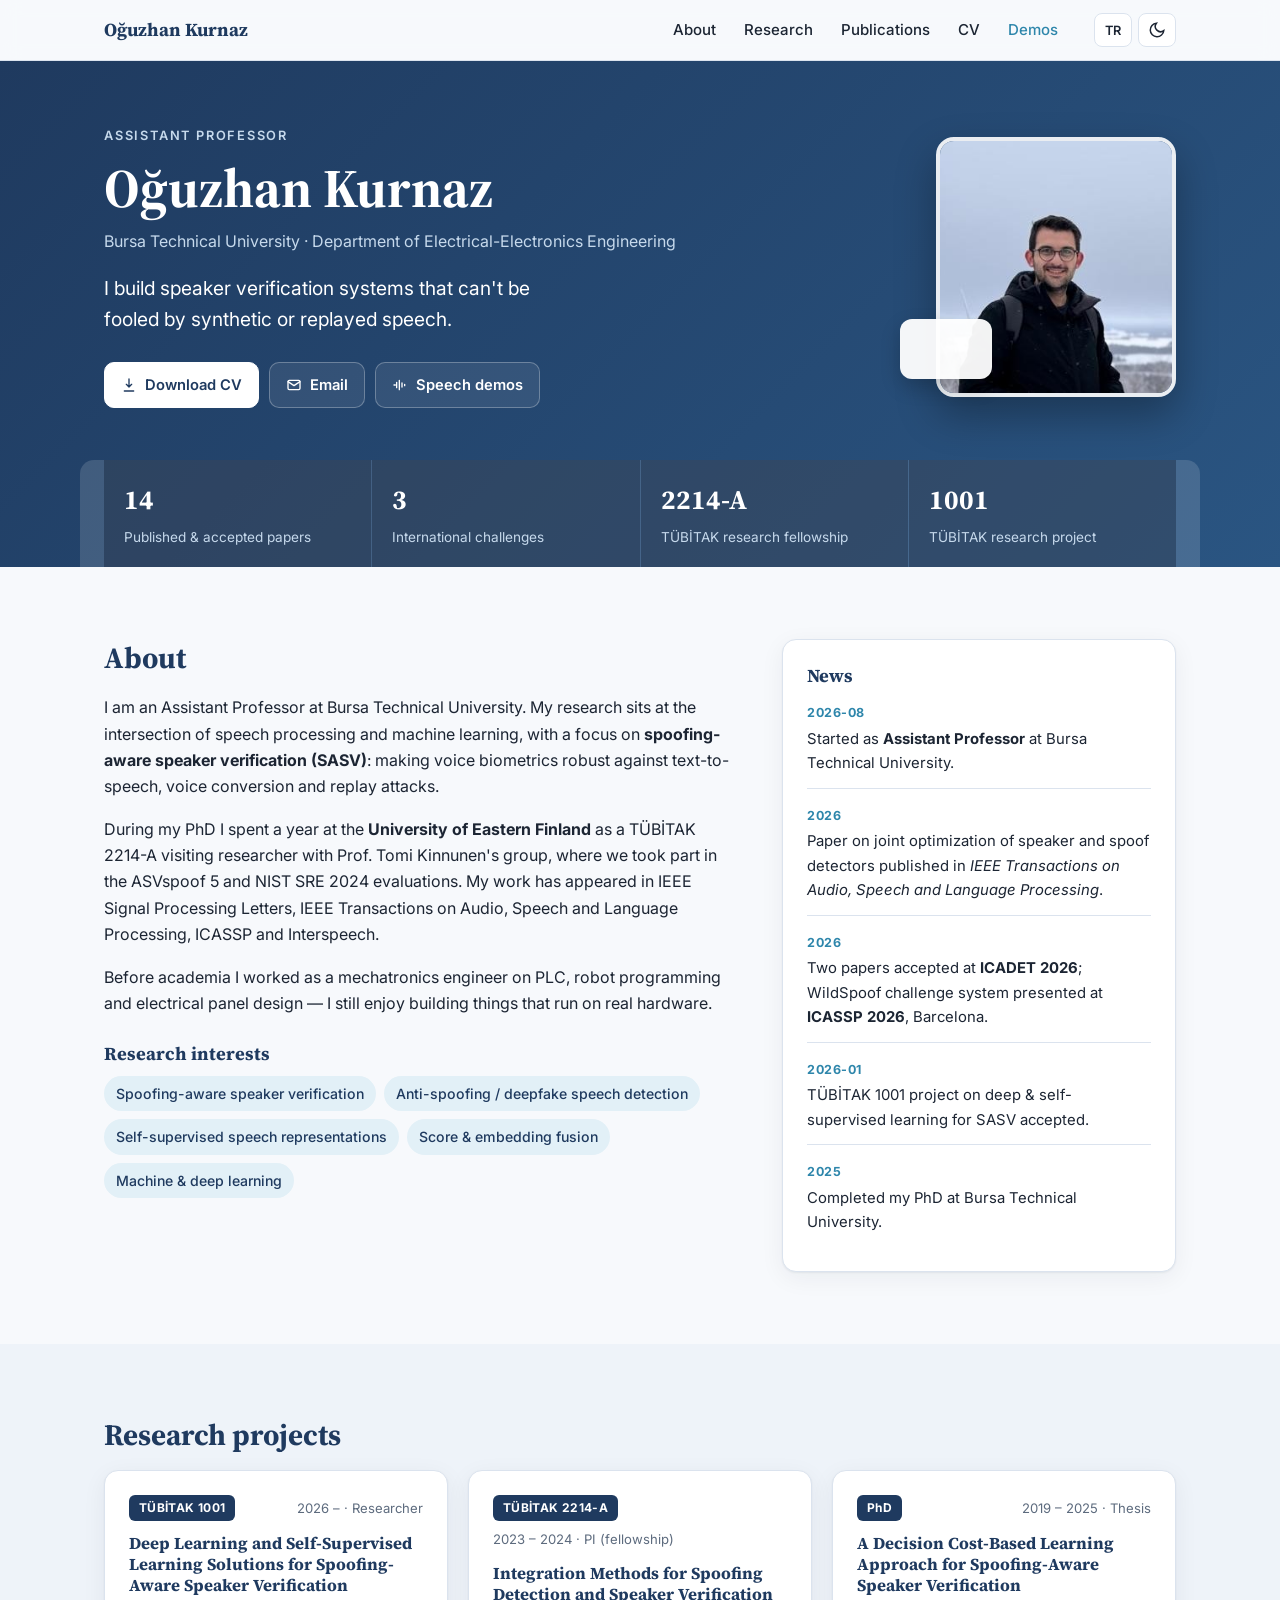
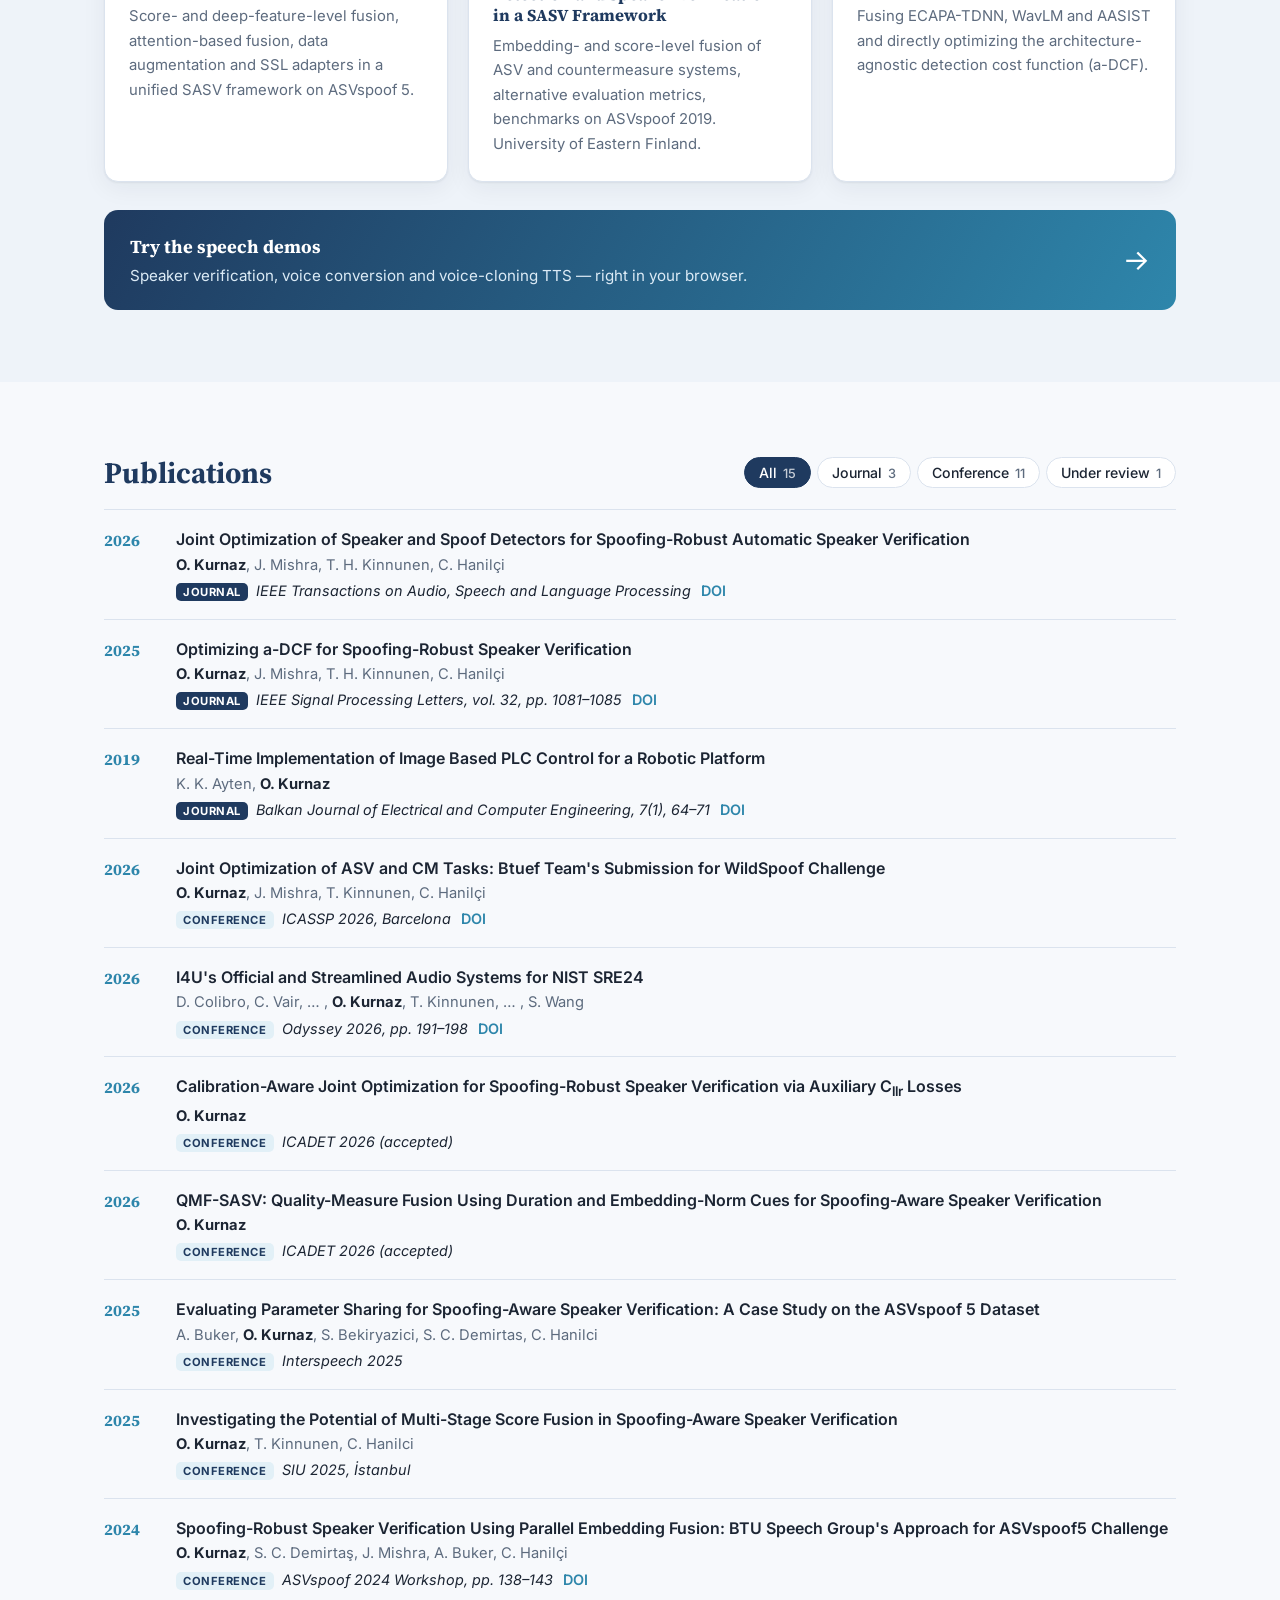
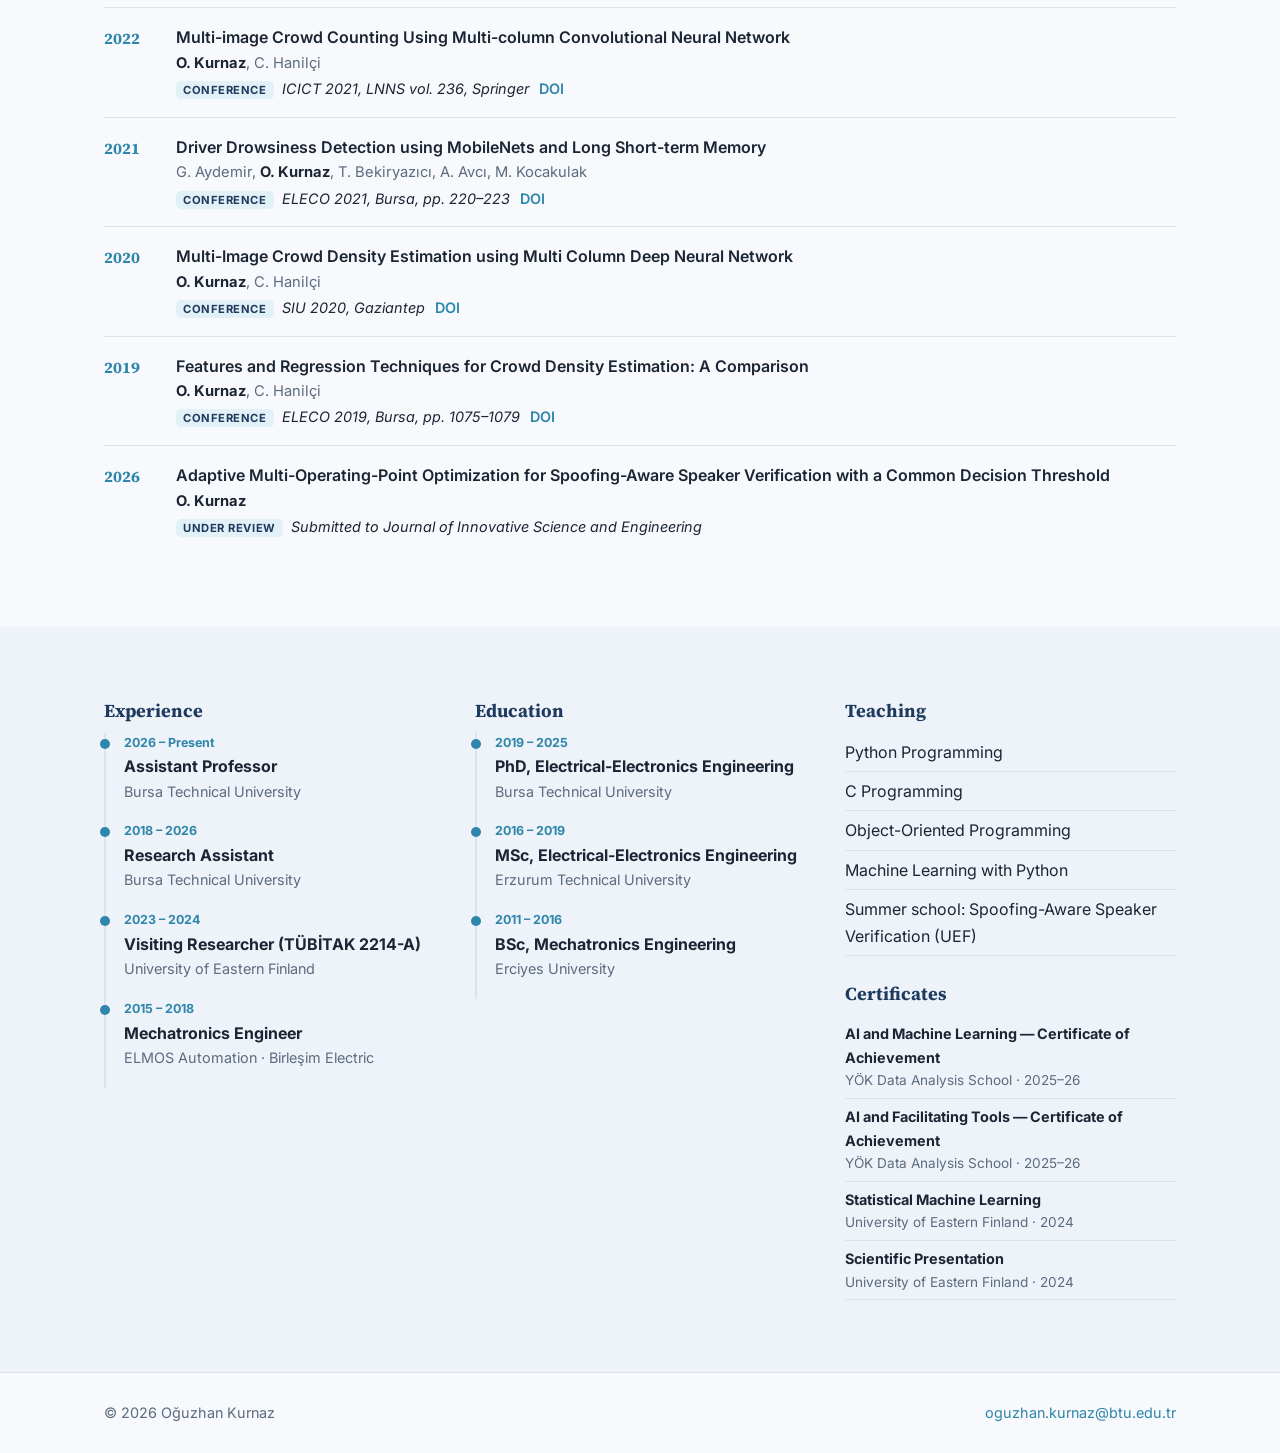
==== index.html @ bbcddd56 "Initial site: academic homepage and speech demos" ====
<!doctype html>
<html lang="en">
<head>
  <meta charset="utf-8">
  <meta name="viewport" content="width=device-width, initial-scale=1">
  <title>Oğuzhan Kurnaz</title>
  <meta name="description" content="Oğuzhan Kurnaz — Assistant Professor at Bursa Technical University. Research on spoofing-aware speaker verification, speech processing and machine learning.">
  <link rel="icon" href="data:image/svg+xml,<svg xmlns='http://www.w3.org/2000/svg' viewBox='0 0 32 32'><rect width='32' height='32' rx='7' fill='%231F3A5F'/><text x='16' y='22' font-family='Arial' font-weight='700' font-size='15' fill='white' text-anchor='middle'>OK</text></svg>">
  <link rel="preconnect" href="https://fonts.googleapis.com">
  <link rel="preconnect" href="https://fonts.gstatic.com" crossorigin>
  <link href="https://fonts.googleapis.com/css2?family=Inter:wght@400;500;600;700&family=Source+Serif+4:opsz,wght@8..60,600;8..60,700&display=swap" rel="stylesheet">
  <link rel="stylesheet" href="assets/css/style.css">
</head>
<body>
  <header class="topbar">
    <div class="wrap topbar-inner">
      <a class="brand" href="index.html">Oğuzhan Kurnaz</a>
      <nav class="nav" id="nav">
        <a href="#about" data-i18n="nav.about">About</a>
        <a href="#research" data-i18n="nav.research">Research</a>
        <a href="#publications" data-i18n="nav.publications">Publications</a>
        <a href="#cv" data-i18n="nav.cv">CV</a>
        <a href="demos.html" class="nav-demo" data-i18n="nav.demos">Demos</a>
      </nav>
      <div class="tools">
        <button class="tool" id="langBtn" type="button" aria-label="Language">TR</button>
        <button class="tool" id="themeBtn" type="button" aria-label="Theme">
          <svg viewBox="0 0 24 24" width="18" height="18" fill="none" stroke="currentColor" stroke-width="2" stroke-linecap="round"><path d="M21 12.8A9 9 0 1 1 11.2 3a7 7 0 0 0 9.8 9.8z"/></svg>
        </button>
        <button class="tool menu-btn" id="menuBtn" type="button" aria-label="Menu">
          <svg viewBox="0 0 24 24" width="20" height="20" fill="none" stroke="currentColor" stroke-width="2" stroke-linecap="round"><path d="M4 7h16M4 12h16M4 17h16"/></svg>
        </button>
      </div>
    </div>
  </header>

  <main>
    <section class="hero">
      <div class="wrap hero-inner">
        <div class="hero-text">
          <p class="eyebrow" id="heroTitle"></p>
          <h1 id="heroName"></h1>
          <p class="affil" id="heroAffil"></p>
          <p class="tagline" id="heroTagline"></p>
          <div class="actions" id="heroActions"></div>
        </div>
        <div class="hero-photo">
          <img id="heroPhoto" alt="Oğuzhan Kurnaz" width="260" height="280">
          <div class="wave" aria-hidden="true"><span></span><span></span><span></span><span></span><span></span><span></span><span></span><span></span><span></span></div>
        </div>
      </div>
      <div class="wrap stats" id="stats"></div>
    </section>

    <section id="about" class="section">
      <div class="wrap grid-2">
        <div>
          <h2 data-i18n="sec.about">About</h2>
          <div class="prose" id="about-text"></div>
          <h3 data-i18n="sec.interests">Research interests</h3>
          <ul class="chips" id="interests"></ul>
        </div>
        <aside class="card news">
          <h3 data-i18n="sec.news">News</h3>
          <ul id="news"></ul>
        </aside>
      </div>
    </section>

    <section id="research" class="section alt">
      <div class="wrap">
        <h2 data-i18n="sec.projects">Research projects</h2>
        <div class="cards" id="projects"></div>

        <a class="demo-banner" href="demos.html">
          <div>
            <strong data-i18n="banner.title">Try the speech demos</strong>
            <span data-i18n="banner.text">Speaker verification, voice conversion and voice-cloning TTS — right in your browser.</span>
          </div>
          <span class="arrow" aria-hidden="true">→</span>
        </a>
      </div>
    </section>

    <section id="publications" class="section">
      <div class="wrap">
        <div class="section-head">
          <h2 data-i18n="sec.publications">Publications</h2>
          <div class="filters" id="pubFilters" role="tablist"></div>
        </div>
        <ol class="pubs" id="pubs"></ol>
      </div>
    </section>

    <section id="cv" class="section alt">
      <div class="wrap grid-3">
        <div>
          <h3 data-i18n="sec.experience">Experience</h3>
          <ul class="timeline" id="experience"></ul>
        </div>
        <div>
          <h3 data-i18n="sec.education">Education</h3>
          <ul class="timeline" id="education"></ul>
        </div>
        <div>
          <h3 data-i18n="sec.teaching">Teaching</h3>
          <ul class="plain" id="teaching"></ul>
          <h3 data-i18n="sec.certificates">Certificates</h3>
          <ul class="plain small" id="certificates"></ul>
        </div>
      </div>
    </section>
  </main>

  <footer class="footer">
    <div class="wrap footer-inner">
      <span>© <span id="year"></span> Oğuzhan Kurnaz</span>
      <a id="footerMail"></a>
    </div>
  </footer>

  <script src="assets/js/data.js"></script>
  <script src="assets/js/main.js"></script>
</body>
</html>
---- assets/css/style.css ----
:root {
  --bg: #f7f9fc;
  --bg-alt: #eef3f9;
  --surface: #ffffff;
  --text: #1c2533;
  --muted: #5d6b7e;
  --line: #dbe3ee;
  --navy: #1f3a5f;
  --accent: #2e86ab;
  --accent-soft: #e2f0f7;
  --hero-1: #1f3a5f;
  --hero-2: #2a5582;
  --on-hero: #ffffff;
  --on-hero-muted: #c6d9ec;
  --ok: #1f8a5b;
  --ok-soft: #e3f4ec;
  --bad: #b8433a;
  --bad-soft: #f9e6e4;
  --shadow: 0 1px 2px rgba(16, 32, 56, .06), 0 6px 24px rgba(16, 32, 56, .06);
  --radius: 14px;
  --serif: "Source Serif 4", Georgia, serif;
  --sans: "Inter", system-ui, -apple-system, "Segoe UI", Roboto, sans-serif;
  color-scheme: light;
}
@media (prefers-color-scheme: dark) {
  :root:not([data-theme="light"]) {
    --bg: #0e1520; --bg-alt: #121b28; --surface: #172233; --text: #e4ebf4; --muted: #95a4b8; --line: #263449;
    --navy: #9cc9e8; --accent: #5bb6dc; --accent-soft: #173246; --hero-1: #13233a; --hero-2: #1b3555;
    --on-hero-muted: #a9c3dc; --ok: #4cc28b; --ok-soft: #12301f; --bad: #e57a70; --bad-soft: #3a1c19;
    --shadow: 0 1px 2px rgba(0,0,0,.3), 0 8px 28px rgba(0,0,0,.25); color-scheme: dark;
  }
}
:root[data-theme="dark"] {
  --bg: #0e1520; --bg-alt: #121b28; --surface: #172233; --text: #e4ebf4; --muted: #95a4b8; --line: #263449;
  --navy: #9cc9e8; --accent: #5bb6dc; --accent-soft: #173246; --hero-1: #13233a; --hero-2: #1b3555;
  --on-hero-muted: #a9c3dc; --ok: #4cc28b; --ok-soft: #12301f; --bad: #e57a70; --bad-soft: #3a1c19;
  --shadow: 0 1px 2px rgba(0,0,0,.3), 0 8px 28px rgba(0,0,0,.25); color-scheme: dark;
}

* { box-sizing: border-box; }
html { scroll-behavior: smooth; scroll-padding-top: 72px; }
body { margin: 0; background: var(--bg); color: var(--text); font: 16px/1.65 var(--sans); -webkit-font-smoothing: antialiased; }
a { color: var(--accent); text-decoration: none; }
a:hover { text-decoration: underline; }
h1, h2, h3 { font-family: var(--serif); color: var(--navy); line-height: 1.25; margin: 0 0 .6em; }
h2 { font-size: 1.85rem; }
h3 { font-size: 1.15rem; margin-top: 1.4em; }
.wrap { max-width: 1120px; margin: 0 auto; padding: 0 24px; }
.muted { color: var(--muted); }

/* Top bar */
.topbar { position: sticky; top: 0; z-index: 20; background: color-mix(in srgb, var(--bg) 85%, transparent); backdrop-filter: blur(10px); border-bottom: 1px solid var(--line); }
.topbar-inner { display: flex; align-items: center; gap: 24px; height: 60px; }
.brand { font-family: var(--serif); font-weight: 700; font-size: 1.15rem; color: var(--navy); white-space: nowrap; }
.brand:hover { text-decoration: none; }
.nav { display: flex; gap: 4px; margin-left: auto; }
.nav a { color: var(--text); padding: 6px 12px; border-radius: 8px; font-size: .94rem; font-weight: 500; }
.nav a:hover { background: var(--bg-alt); text-decoration: none; }
.nav a.active { color: var(--accent); }
.nav .nav-demo { color: var(--accent); }
.tools { display: flex; gap: 6px; }
.tool { border: 1px solid var(--line); background: var(--surface); color: var(--text); border-radius: 8px; height: 34px; min-width: 38px; font: 600 .8rem var(--sans); cursor: pointer; display: grid; place-items: center; }
.tool:hover { border-color: var(--accent); }
.menu-btn { display: none; }

/* Hero */
.hero { background: linear-gradient(135deg, var(--hero-1), var(--hero-2)); color: var(--on-hero); padding: 64px 0 0; position: relative; overflow: hidden; }
.hero-inner { display: grid; grid-template-columns: 1fr auto; gap: 48px; align-items: center; }
.eyebrow { text-transform: uppercase; letter-spacing: .14em; font-size: .8rem; font-weight: 600; color: var(--on-hero-muted); margin: 0 0 8px; }
.hero h1 { color: #fff; font-size: clamp(2.2rem, 5vw, 3.4rem); margin: 0 0 6px; }
.affil { color: var(--on-hero-muted); margin: 0 0 18px; }
.tagline { font-size: 1.2rem; max-width: 38ch; margin: 0 0 26px; }
.actions { display: flex; flex-wrap: wrap; gap: 10px; }
.btn { display: inline-flex; align-items: center; gap: 8px; padding: 10px 16px; border-radius: 10px; font-weight: 600; font-size: .92rem; border: 1px solid rgba(255,255,255,.28); color: #fff; background: rgba(255,255,255,.08); cursor: pointer; font-family: var(--sans); }
.btn:hover { background: rgba(255,255,255,.16); text-decoration: none; }
.btn.primary { background: #fff; color: #1f3a5f; border-color: #fff; }
.btn.primary:hover { background: #e8f1f9; }
.hero-photo { position: relative; }
.hero-photo img { width: 240px; height: 260px; object-fit: cover; border-radius: 18px; border: 4px solid rgba(255,255,255,.9); box-shadow: 0 18px 40px rgba(0,0,0,.3); display: block; }
.wave { position: absolute; left: -36px; bottom: 18px; display: flex; gap: 4px; align-items: center; height: 60px; padding: 10px 12px; background: rgba(255,255,255,.95); border-radius: 12px; box-shadow: 0 8px 20px rgba(0,0,0,.2); }
.wave span { width: 4px; border-radius: 2px; background: #2e86ab; animation: wave 1.2s ease-in-out infinite; }
.wave span:nth-child(odd) { background: #1f3a5f; }
.wave span:nth-child(1) { animation-delay: -.9s } .wave span:nth-child(2) { animation-delay: -.2s } .wave span:nth-child(3) { animation-delay: -.6s }
.wave span:nth-child(4) { animation-delay: -.1s } .wave span:nth-child(5) { animation-delay: -.8s } .wave span:nth-child(6) { animation-delay: -.4s }
.wave span:nth-child(7) { animation-delay: -1s } .wave span:nth-child(8) { animation-delay: -.3s } .wave span:nth-child(9) { animation-delay: -.7s }
@keyframes wave { 0%, 100% { height: 8px } 50% { height: 38px } }
@media (prefers-reduced-motion: reduce) { .wave span { animation: none; height: 20px; } }
.stats { display: grid; grid-template-columns: repeat(4, 1fr); gap: 1px; background: rgba(255,255,255,.14); border-radius: 14px 14px 0 0; overflow: hidden; margin-top: 52px; }
.stat { background: rgba(10, 22, 40, .35); padding: 18px 20px; }
.stat b { display: block; font-family: var(--serif); font-size: 1.7rem; color: #fff; }
.stat span { font-size: .85rem; color: var(--on-hero-muted); }

/* Sections */
.section { padding: 72px 0; }
.section.alt { background: var(--bg-alt); }
.grid-2 { display: grid; grid-template-columns: 1.6fr 1fr; gap: 48px; align-items: start; }
.grid-3 { display: grid; grid-template-columns: repeat(3, 1fr); gap: 40px; }
.grid-3 h3:first-child { margin-top: 0; }
.prose p { margin: 0 0 1em; max-width: 68ch; }
.chips { list-style: none; padding: 0; margin: 0; display: flex; flex-wrap: wrap; gap: 8px; }
.chips li { background: var(--accent-soft); color: var(--navy); padding: 6px 12px; border-radius: 999px; font-size: .88rem; font-weight: 500; }
.card { background: var(--surface); border: 1px solid var(--line); border-radius: var(--radius); box-shadow: var(--shadow); padding: 24px; }
.news h3 { margin-top: 0; }
.news ul { list-style: none; padding: 0; margin: 0; }
.news li { padding: 12px 0; border-top: 1px solid var(--line); }
.news li:first-child { border-top: 0; padding-top: 0; }
.news time { font-size: .78rem; font-weight: 700; color: var(--accent); letter-spacing: .04em; }
.news p { margin: 2px 0 0; font-size: .93rem; }
.cards { display: grid; grid-template-columns: repeat(3, 1fr); gap: 20px; }
.project h3 { margin: 12px 0 8px; font-size: 1.05rem; }
.project p { margin: 0; color: var(--muted); font-size: .93rem; }
.project-top { display: flex; justify-content: space-between; align-items: center; gap: 8px; font-size: .82rem; flex-wrap: wrap; }
.badge { background: var(--navy); color: var(--surface); padding: 3px 10px; border-radius: 6px; font-weight: 700; font-size: .75rem; letter-spacing: .03em; }
.demo-banner { margin-top: 28px; display: flex; align-items: center; justify-content: space-between; gap: 16px; padding: 22px 26px; border-radius: var(--radius); background: linear-gradient(120deg, var(--hero-1), var(--accent)); color: #fff; }
.demo-banner:hover { text-decoration: none; filter: brightness(1.06); }
.demo-banner strong { display: block; font-size: 1.15rem; font-family: var(--serif); }
.demo-banner span { color: #dcebf6; font-size: .95rem; }
.demo-banner .arrow { font-size: 1.8rem; color: #fff; }

/* Publications */
.section-head { display: flex; justify-content: space-between; align-items: center; gap: 16px; flex-wrap: wrap; margin-bottom: 18px; }
.section-head h2 { margin: 0; }
.filters { display: flex; gap: 6px; flex-wrap: wrap; }
.filters button { border: 1px solid var(--line); background: var(--surface); color: var(--text); border-radius: 999px; padding: 6px 14px; font: 500 .88rem var(--sans); cursor: pointer; }
.filters button span { color: var(--muted); font-size: .8rem; margin-left: 2px; }
.filters button.on { background: var(--navy); border-color: var(--navy); color: var(--surface); }
.filters button.on span { color: inherit; opacity: .75; }
.pubs { list-style: none; padding: 0; margin: 0; }
.pub { display: grid; grid-template-columns: 56px 1fr; gap: 16px; padding: 16px 0; border-top: 1px solid var(--line); }
.pub .year { font-family: var(--serif); font-weight: 700; color: var(--accent); padding-top: 1px; }
.pub p { margin: 0; }
.pub-title { font-weight: 600; }
.pub-meta { color: var(--muted); font-size: .92rem; }
.pub-meta b { color: var(--text); }
.pub-venue { font-size: .9rem; font-style: italic; margin-top: 2px !important; }
.pub-venue a { font-style: normal; font-weight: 600; margin-left: 6px; }
.tag { font-style: normal; font-size: .7rem; font-weight: 700; text-transform: uppercase; letter-spacing: .05em; padding: 2px 7px; border-radius: 5px; margin-right: 8px; background: var(--accent-soft); color: var(--navy); }
.tag.journal { background: var(--navy); color: var(--surface); }

/* Timeline */
.timeline, .plain { list-style: none; padding: 0; margin: 0; }
.timeline li { position: relative; padding: 0 0 18px 18px; border-left: 2px solid var(--line); display: flex; flex-direction: column; }
.timeline li::before { content: ""; position: absolute; left: -6px; top: 6px; width: 10px; height: 10px; border-radius: 50%; background: var(--accent); }
.timeline .when { font-size: .78rem; font-weight: 700; color: var(--accent); }
.timeline .muted { font-size: .9rem; }
.plain li { padding: 6px 0; border-bottom: 1px solid var(--line); display: flex; flex-direction: column; }
.plain.small li { font-size: .9rem; }
.plain .muted { font-size: .85rem; }

.footer { border-top: 1px solid var(--line); padding: 28px 0; font-size: .9rem; color: var(--muted); }
.footer-inner { display: flex; justify-content: space-between; gap: 12px; flex-wrap: wrap; }

/* ---------- Demos page ---------- */
.page-head { background: linear-gradient(135deg, var(--hero-1), var(--hero-2)); color: #fff; padding: 52px 0 40px; }
.page-head h1 { color: #fff; font-size: clamp(1.9rem, 4vw, 2.6rem); margin-bottom: 8px; }
.page-head p { color: var(--on-hero-muted); max-width: 70ch; margin: 0; }
.tabs { display: flex; gap: 8px; flex-wrap: wrap; margin: -22px 0 28px; position: relative; }
.tabs button { flex: 1 1 200px; text-align: left; border: 1px solid var(--line); background: var(--surface); color: var(--text); border-radius: 12px; padding: 14px 16px; cursor: pointer; box-shadow: var(--shadow); font-family: var(--sans); }
.tabs button b { display: block; font-size: .98rem; }
.tabs button small { color: var(--muted); font-size: .82rem; }
.tabs button.on { border-color: var(--accent); outline: 2px solid var(--accent); outline-offset: -2px; }
.demo { display: none; }
.demo.on { display: block; }
.demo-intro { color: var(--muted); max-width: 75ch; margin: 0 0 20px; }
.slots { display: grid; grid-template-columns: 1fr 1fr; gap: 20px; }
.slot h3 { margin: 0 0 4px; font-size: 1.05rem; }
.slot .hint { color: var(--muted); font-size: .86rem; margin: 0 0 14px; }
.rec-row { display: flex; gap: 8px; flex-wrap: wrap; align-items: center; }
.sbtn { display: inline-flex; align-items: center; gap: 8px; border: 1px solid var(--line); background: var(--surface); color: var(--text); padding: 9px 14px; border-radius: 10px; font: 600 .9rem var(--sans); cursor: pointer; }
.sbtn:hover { border-color: var(--accent); }
.sbtn.rec { color: var(--bad); }
.sbtn.rec.live { background: var(--bad); border-color: var(--bad); color: #fff; }
.sbtn.rec .dot { width: 10px; height: 10px; border-radius: 50%; background: currentColor; }
.sbtn.rec.live .dot { animation: blink 1s infinite; }
@keyframes blink { 50% { opacity: .3 } }
.sbtn input { display: none; }
.timer { font-variant-numeric: tabular-nums; color: var(--muted); font-size: .88rem; }
.clip { margin-top: 12px; }
.clip audio { width: 100%; height: 40px; }
.clip .meta { font-size: .8rem; color: var(--muted); }
.run-row { display: flex; gap: 16px; align-items: center; flex-wrap: wrap; margin-top: 22px; }
.run { background: var(--navy); color: var(--surface); border: 0; padding: 12px 22px; border-radius: 10px; font: 700 .95rem var(--sans); cursor: pointer; }
.run:disabled { opacity: .45; cursor: not-allowed; }
.consent { display: flex; gap: 8px; align-items: flex-start; font-size: .88rem; color: var(--muted); max-width: 70ch; }
.consent input { margin-top: 4px; }
.status { margin-top: 16px; font-size: .92rem; color: var(--muted); min-height: 1.4em; }
.status.err { color: var(--bad); }
.spinner { display: inline-block; width: 14px; height: 14px; border: 2px solid var(--line); border-top-color: var(--accent); border-radius: 50%; animation: spin .8s linear infinite; vertical-align: -2px; margin-right: 6px; }
@keyframes spin { to { transform: rotate(360deg) } }
.result { margin-top: 18px; }
.result:empty { display: none; }
.verdict { display: flex; gap: 20px; align-items: center; padding: 20px; border-radius: var(--radius); }
.verdict.same { background: var(--ok-soft); }
.verdict.diff { background: var(--bad-soft); }
.verdict .big { font-family: var(--serif); font-size: 2.2rem; font-weight: 700; }
.verdict.same .big, .verdict.same strong { color: var(--ok); }
.verdict.diff .big, .verdict.diff strong { color: var(--bad); }
.meter { height: 8px; background: var(--line); border-radius: 4px; position: relative; margin-top: 8px; width: min(320px, 60vw); }
.meter i { position: absolute; left: 0; top: 0; bottom: 0; border-radius: 4px; background: currentColor; }
.meter em { position: absolute; top: -4px; bottom: -4px; width: 2px; background: var(--text); }
textarea { width: 100%; min-height: 110px; padding: 12px; border-radius: 10px; border: 1px solid var(--line); background: var(--surface); color: var(--text); font: .95rem/1.5 var(--sans); resize: vertical; }
select { padding: 8px 10px; border-radius: 8px; border: 1px solid var(--line); background: var(--surface); color: var(--text); font: .9rem var(--sans); }
.field-row { display: flex; justify-content: space-between; align-items: center; gap: 10px; margin-top: 8px; font-size: .85rem; color: var(--muted); }
.notice { margin-top: 28px; padding: 16px 18px; border-left: 4px solid var(--accent); background: var(--accent-soft); border-radius: 0 10px 10px 0; font-size: .9rem; }
.notice p { margin: 0; }
.setup { border: 1px dashed var(--accent); }
.setup code { background: var(--bg-alt); padding: 1px 6px; border-radius: 5px; font-size: .88em; }

/* Responsive */
@media (max-width: 900px) {
  .grid-2, .grid-3 { grid-template-columns: 1fr; gap: 32px; }
  .cards { grid-template-columns: 1fr; }
  .stats { grid-template-columns: repeat(2, 1fr); }
  .hero-inner { grid-template-columns: 1fr; }
  .hero-photo { order: -1; }
  .hero-photo img { width: 150px; height: 165px; }
  .wave { left: auto; right: -14px; bottom: -10px; height: 42px; transform: scale(.8); }
  .slots { grid-template-columns: 1fr; }
}
@media (max-width: 720px) {
  .wrap { padding: 0 16px; }
  .menu-btn { display: grid; }
  .nav { display: none; position: absolute; top: 60px; left: 0; right: 0; flex-direction: column; background: var(--surface); border-bottom: 1px solid var(--line); padding: 8px 16px 14px; }
  .nav.open { display: flex; }
  .tools { margin-left: auto; }
  .hero { padding-top: 40px; }
  .section { padding: 52px 0; }
  .pub { grid-template-columns: 1fr; gap: 2px; }
  .demo-banner { padding: 18px; }
  .hero-photo { width: max-content; }
}
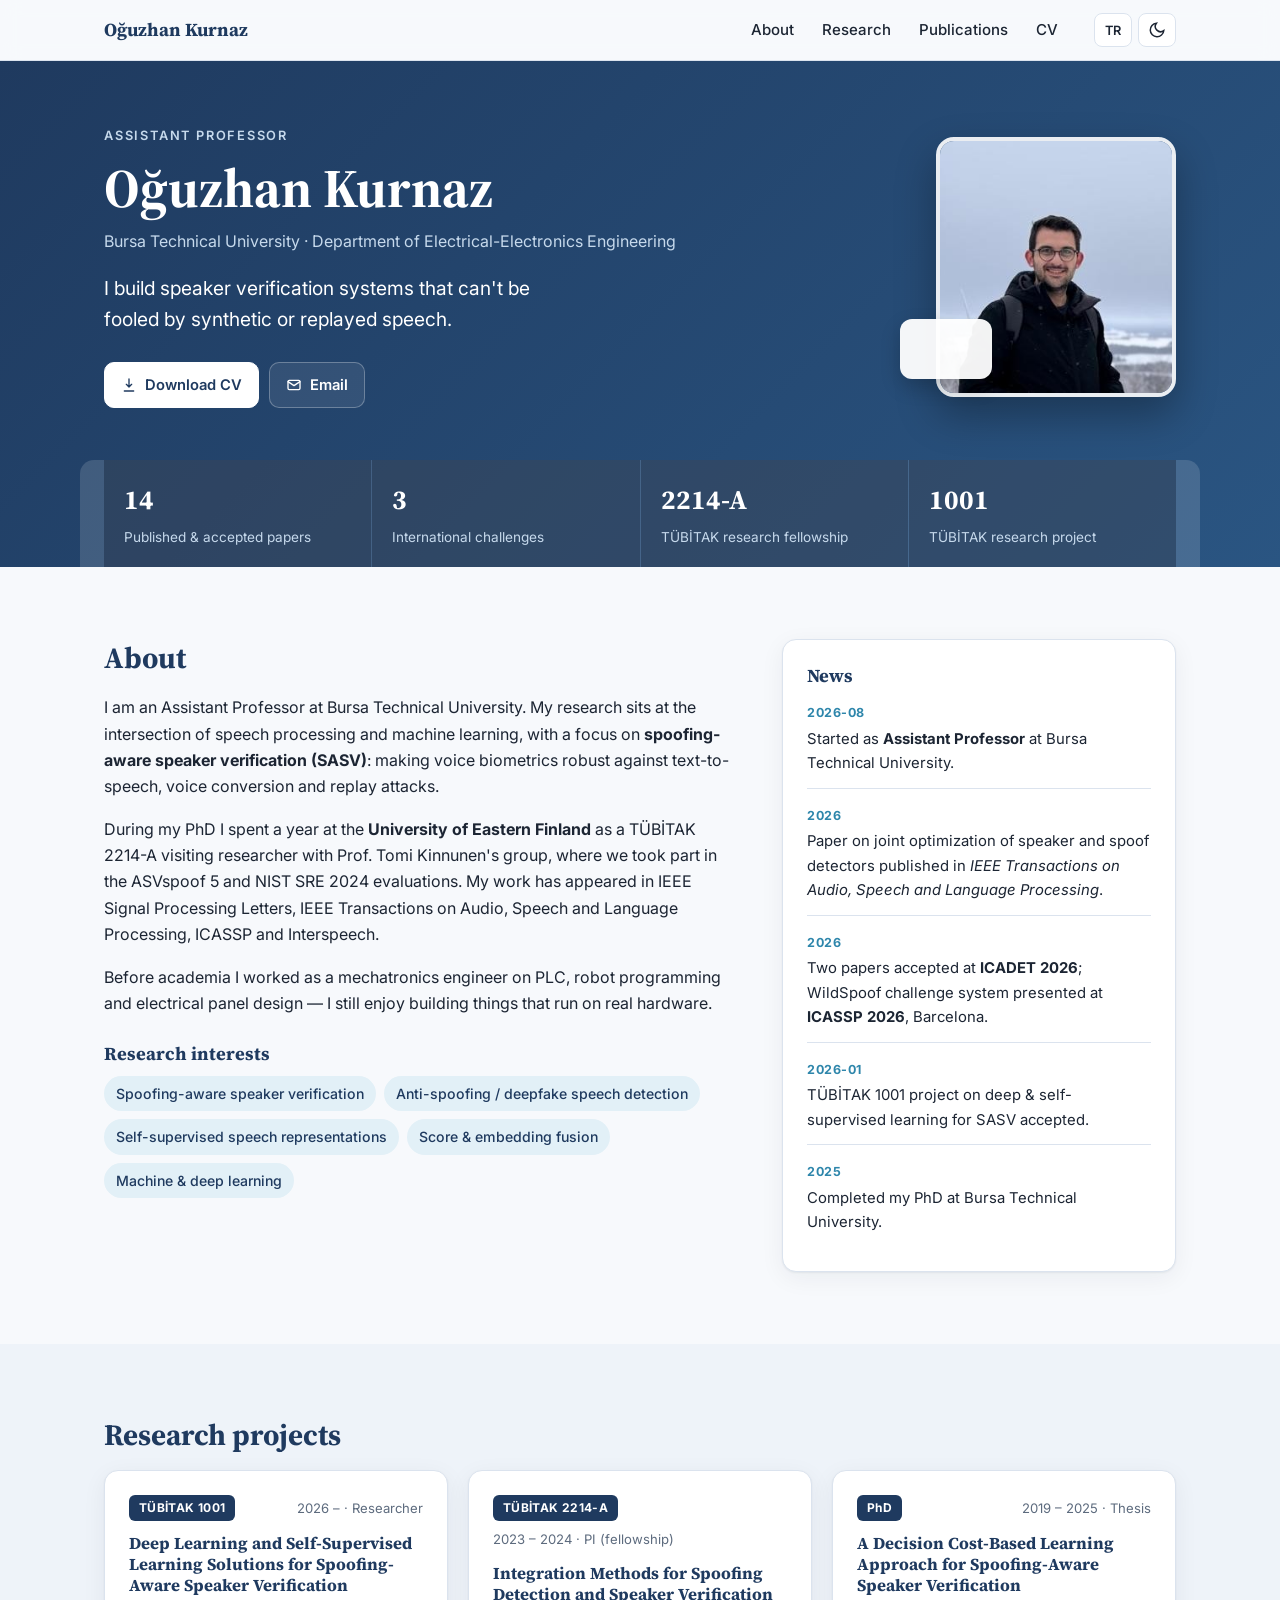
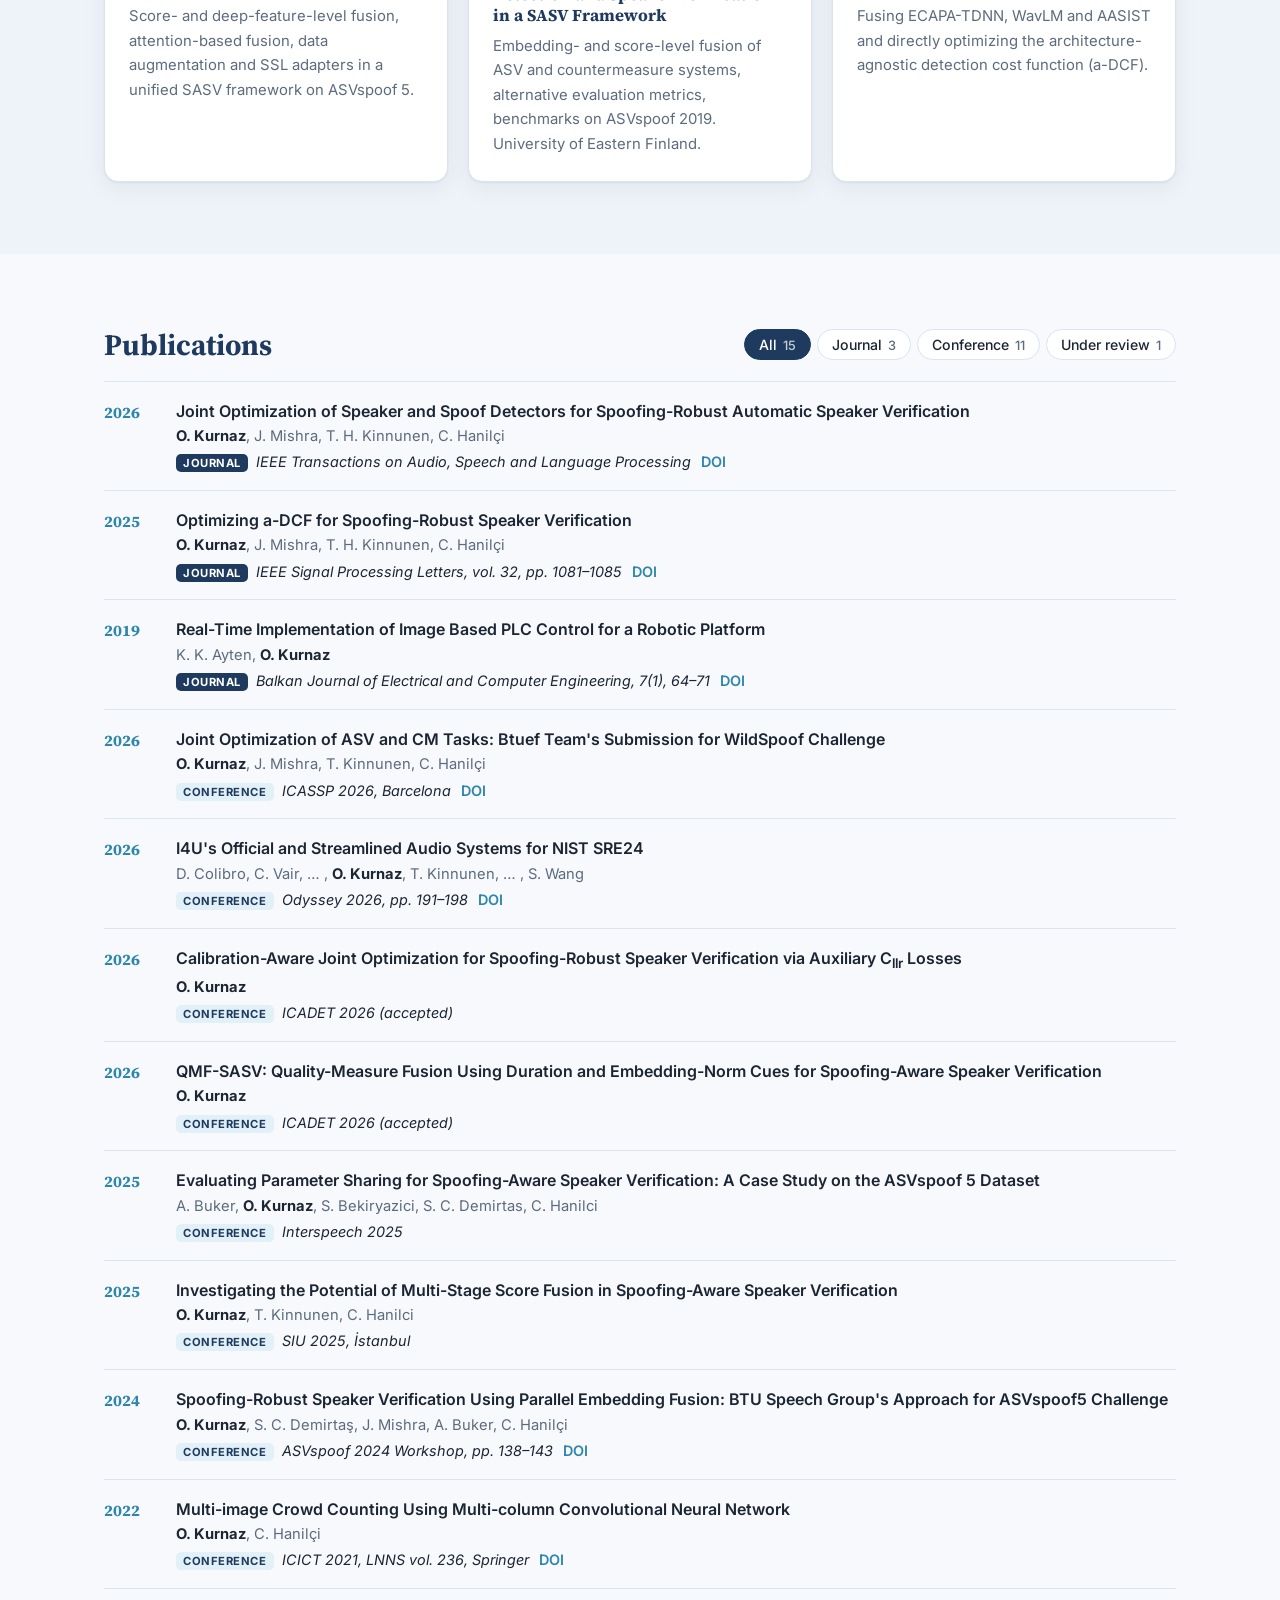
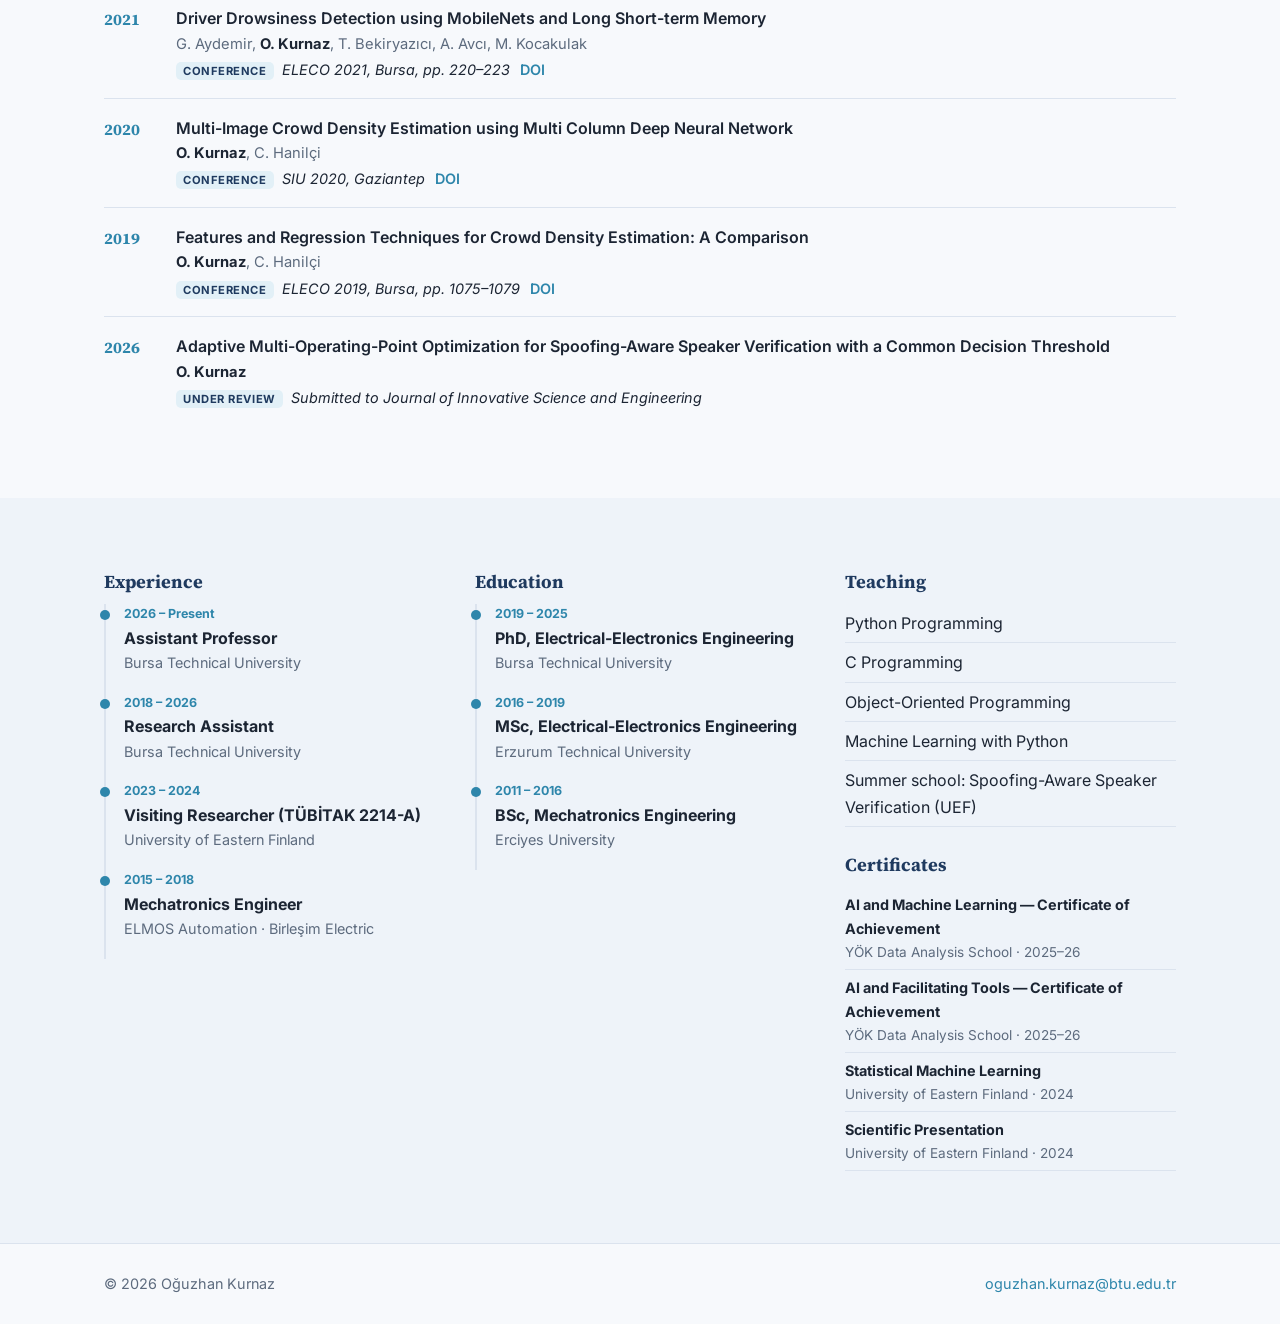
==== commit b2c2d99b: "Hide demo links and add Hugging Face Space backends Gradio Spaces now require a Hugging Face PRO sub" ====
--- a/index.html
+++ b/index.html
@@ -20,7 +20,9 @@
         <a href="#research" data-i18n="nav.research">Research</a>
         <a href="#publications" data-i18n="nav.publications">Publications</a>
         <a href="#cv" data-i18n="nav.cv">CV</a>
+        <!-- Demos hidden until the Hugging Face Spaces are deployed (see spaces/README.md)
         <a href="demos.html" class="nav-demo" data-i18n="nav.demos">Demos</a>
+        -->
       </nav>
       <div class="tools">
         <button class="tool" id="langBtn" type="button" aria-label="Language">TR</button>
@@ -72,6 +74,7 @@
         <h2 data-i18n="sec.projects">Research projects</h2>
         <div class="cards" id="projects"></div>
 
+        <!-- Demos hidden until the Hugging Face Spaces are deployed (see spaces/README.md)
         <a class="demo-banner" href="demos.html">
           <div>
             <strong data-i18n="banner.title">Try the speech demos</strong>
@@ -79,6 +82,7 @@
           </div>
           <span class="arrow" aria-hidden="true">→</span>
         </a>
+        -->
       </div>
     </section>
 
